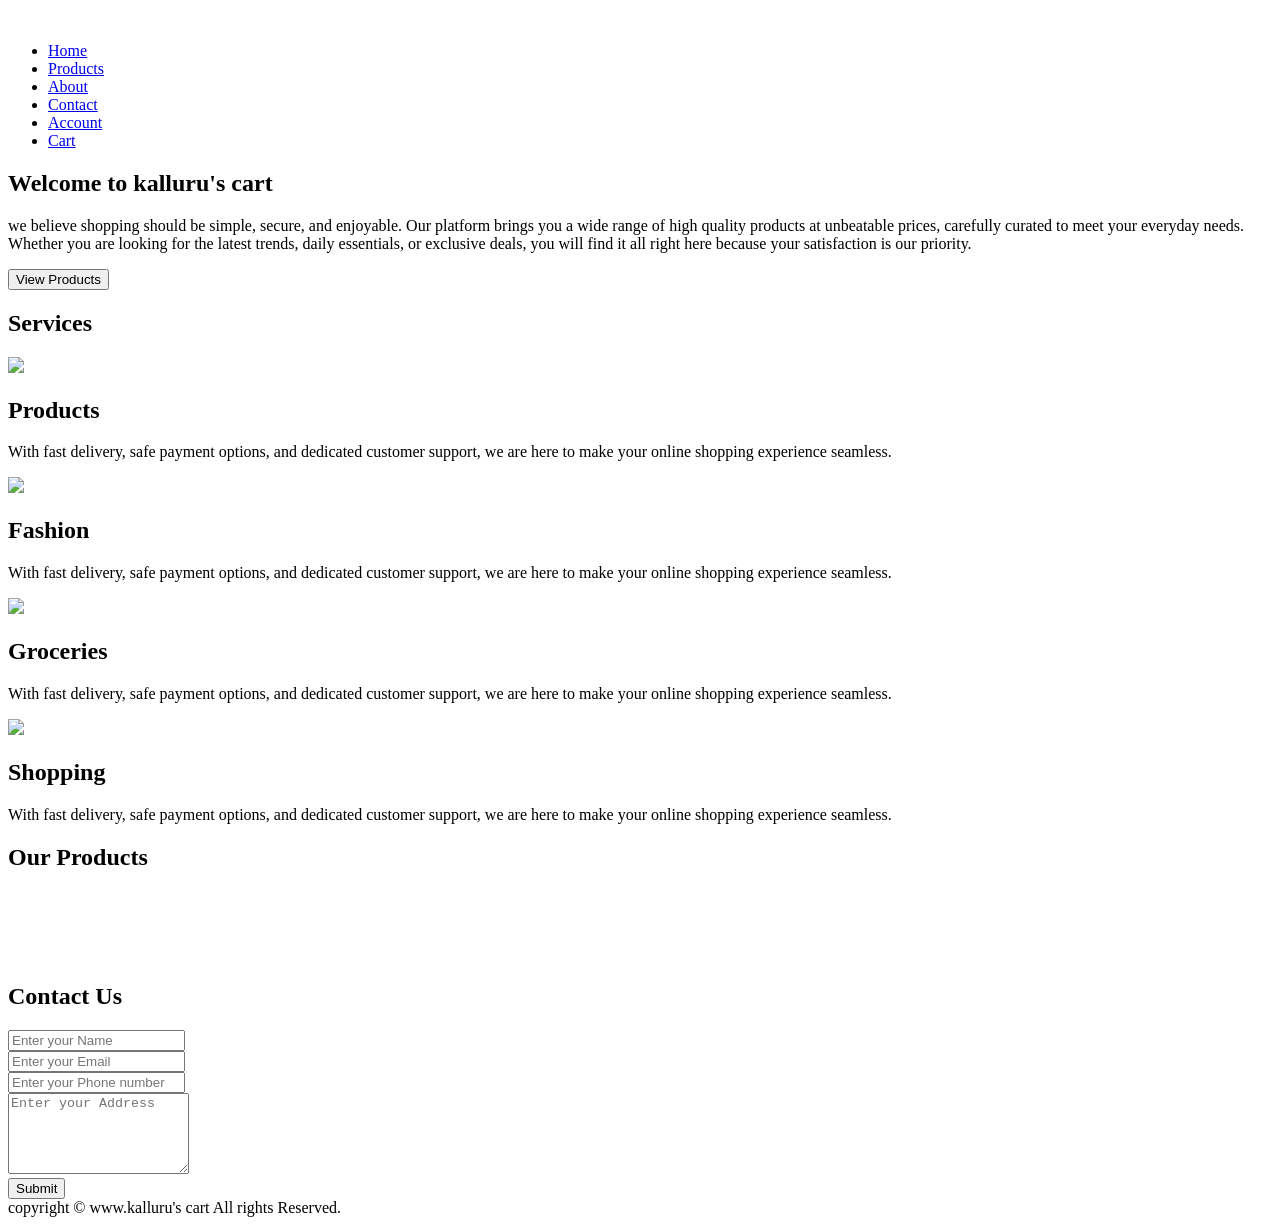
==== index.html @ 2d0f52f8 "Add files via upload" ====
<!DOCTYPE html>
<html lang="en">
  <head>
    <meta charset="UTF-8" />
    <meta name="viewport" content="width=device-width, initial-scale=1.0" />
    <title>Ecommerce website</title>
    <link rel="stylesheet" href="./css/style.css">
    <link rel="stylesheet" media="screen and (max-width:1170px)" href="./css/tablet.css">
    <link rel="stylesheet" media="screen and (max-width:1000px)" href="./css/phone.css">
    
  </head>
  <body>
    <!--Logo section-->
    <header>
      <nav id="navbar">
        <div id="logo">
          <img src="./images/ecom.logo.jpg" alt="" />
        </div>
        <ul>
          <li class="item"><a href="#home">Home</a></li>
          <li class="item"><a href="#products">Products</a></li>
          <li class="item"><a href="#about">About</a></li>
          <li class="item"><a href="#contact">Contact</a></li>
          <li class="item"><a href="#account">Account</a></li>
          <li class="item"><a href="#cart">Cart</a></li>
        </ul>
      </nav>
    </header>

    <!--Home-->

    <section id="home">
      <h1 class="hprimary">Welcome to kalluru's cart</h1>
      <p>
        we believe shopping should be simple, secure, and enjoyable. Our
        platform brings you a wide range of high quality products at unbeatable
        prices, carefully curated to meet your everyday needs. Whether you are
        looking for the latest trends, daily essentials, or exclusive deals, you
        will find it all right here because your satisfaction is our priority.
      </p>
      <button class="btn">View Products</button>
    </section>

    <!--Service section-->

    <section class="services-container">
      <h1 class="h-primary center">Services</h1>
      <div id="services">
        <div class="box">
          <img src="./images/ecom3.png" />
          <h2 class="h-secondary center">Products</h2>
          <p class="center">
            With fast delivery, safe payment options, and dedicated customer
            support, we are here to make your online shopping experience
            seamless.
          </p>
        </div>
        
      
        <div class="box">
          <img src="./images/ecom8.jpg" />
          <h2 class="h-secondary center">Fashion</h2>
          <p class="center">
            With fast delivery, safe payment options, and dedicated customer
            support, we are here to make your online shopping experience
            seamless.
          </p>
      </div>

      
        <div class="box">
          <img src="./images/ecom4.jpg" />
          <h2 class="h-secondary center">Groceries</h2>
          <p class="center">
            With fast delivery, safe payment options, and dedicated customer
            support, we are here to make your online shopping experience
            seamless.
          </p>
        </div>

        <div class="box">
          <img src="./images/e.com1.jpg" />
          <h2 class="h-secondary center">Shopping</h2>
          <p class="center">
            With fast delivery, safe payment options, and dedicated customer
            support, we are here to make your online shopping experience
            seamless.
          </p>
        </div>
      </div>
    </section>

    <!--Product section-->
    <section id="products-section">
      <h1 class="h-primary center">Our Products</h1>
      <div id="products">
        <div class="items"><img src="./images/ecom5.jpg" alt="" srcset="" /></div>
        <div class="items"><img src="./images/ecom6.jpg" alt="" srcset="" /></div>
        <div class="items"><img src="./images/ecom7.jpg" alt="" srcset="" /></div>
        <div class="items"><img src="./images/ecom9.jpg" alt="" srcset="" /></div>
      </div>
      </div>
    </section>

      <!--Contact section-->
      <section id="contact">
        <h1 class="h-primary center">Contact Us</h1>
        <div id="contact-box">
          <form action="">
            <div class="form-group">
              <input type="text" placeholder="Enter your Name"/>
            </div>
            <div class="form-group">
              <input type="text" placeholder="Enter your Email"/>
            </div>
            <div class="form-group">
              <input type="text" placeholder="Enter your Phone number"/>
            </div>
            <div class="form-group">
              <textarea type="text"  id="" cols="20" rows="5" placeholder="Enter your Address"></textarea>
            </div>
            <div class="btn">
              <button>Submit</button>
            </div>
          </form>
        </div>
      </section>

      <!--Footer section-->
      <footer>
        <div class="center">
          copyright &copy; www.kalluru's cart All rights Reserved.
        </div>
      </footer>

  </body>
</html>
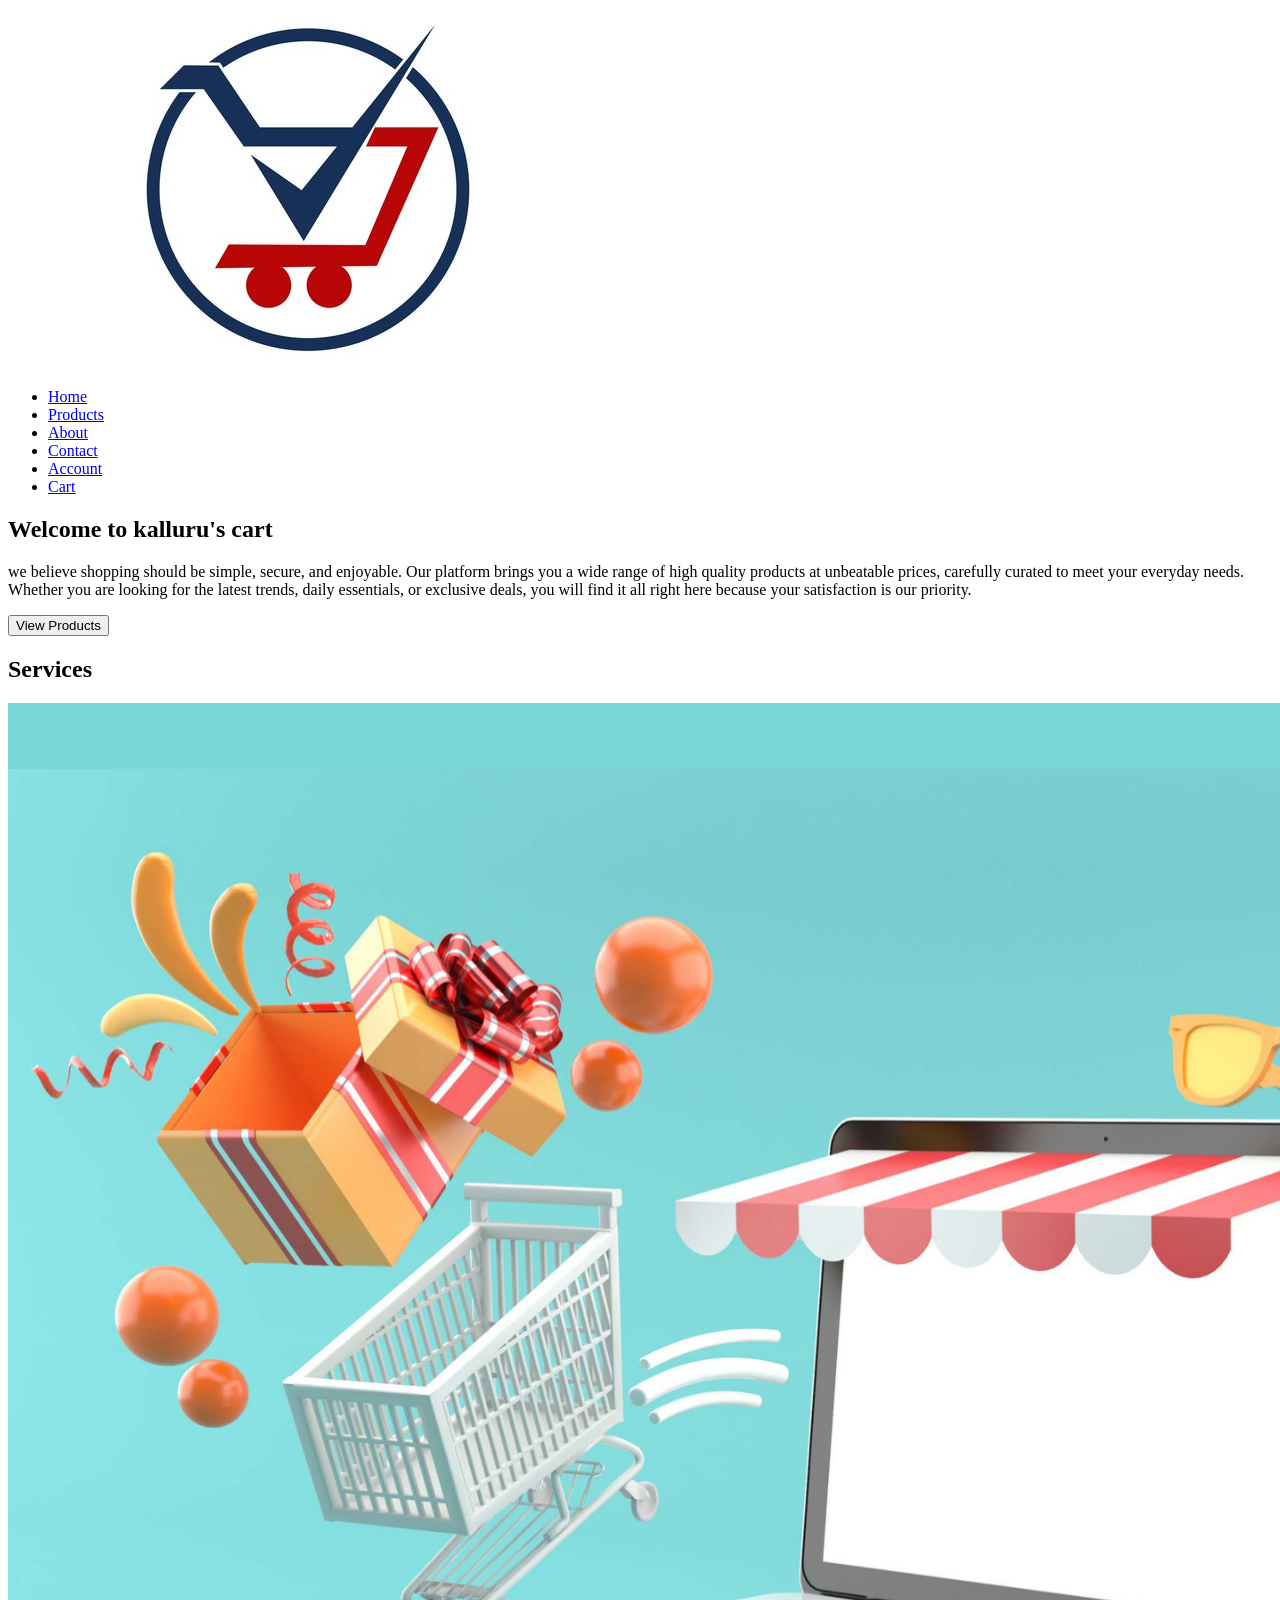
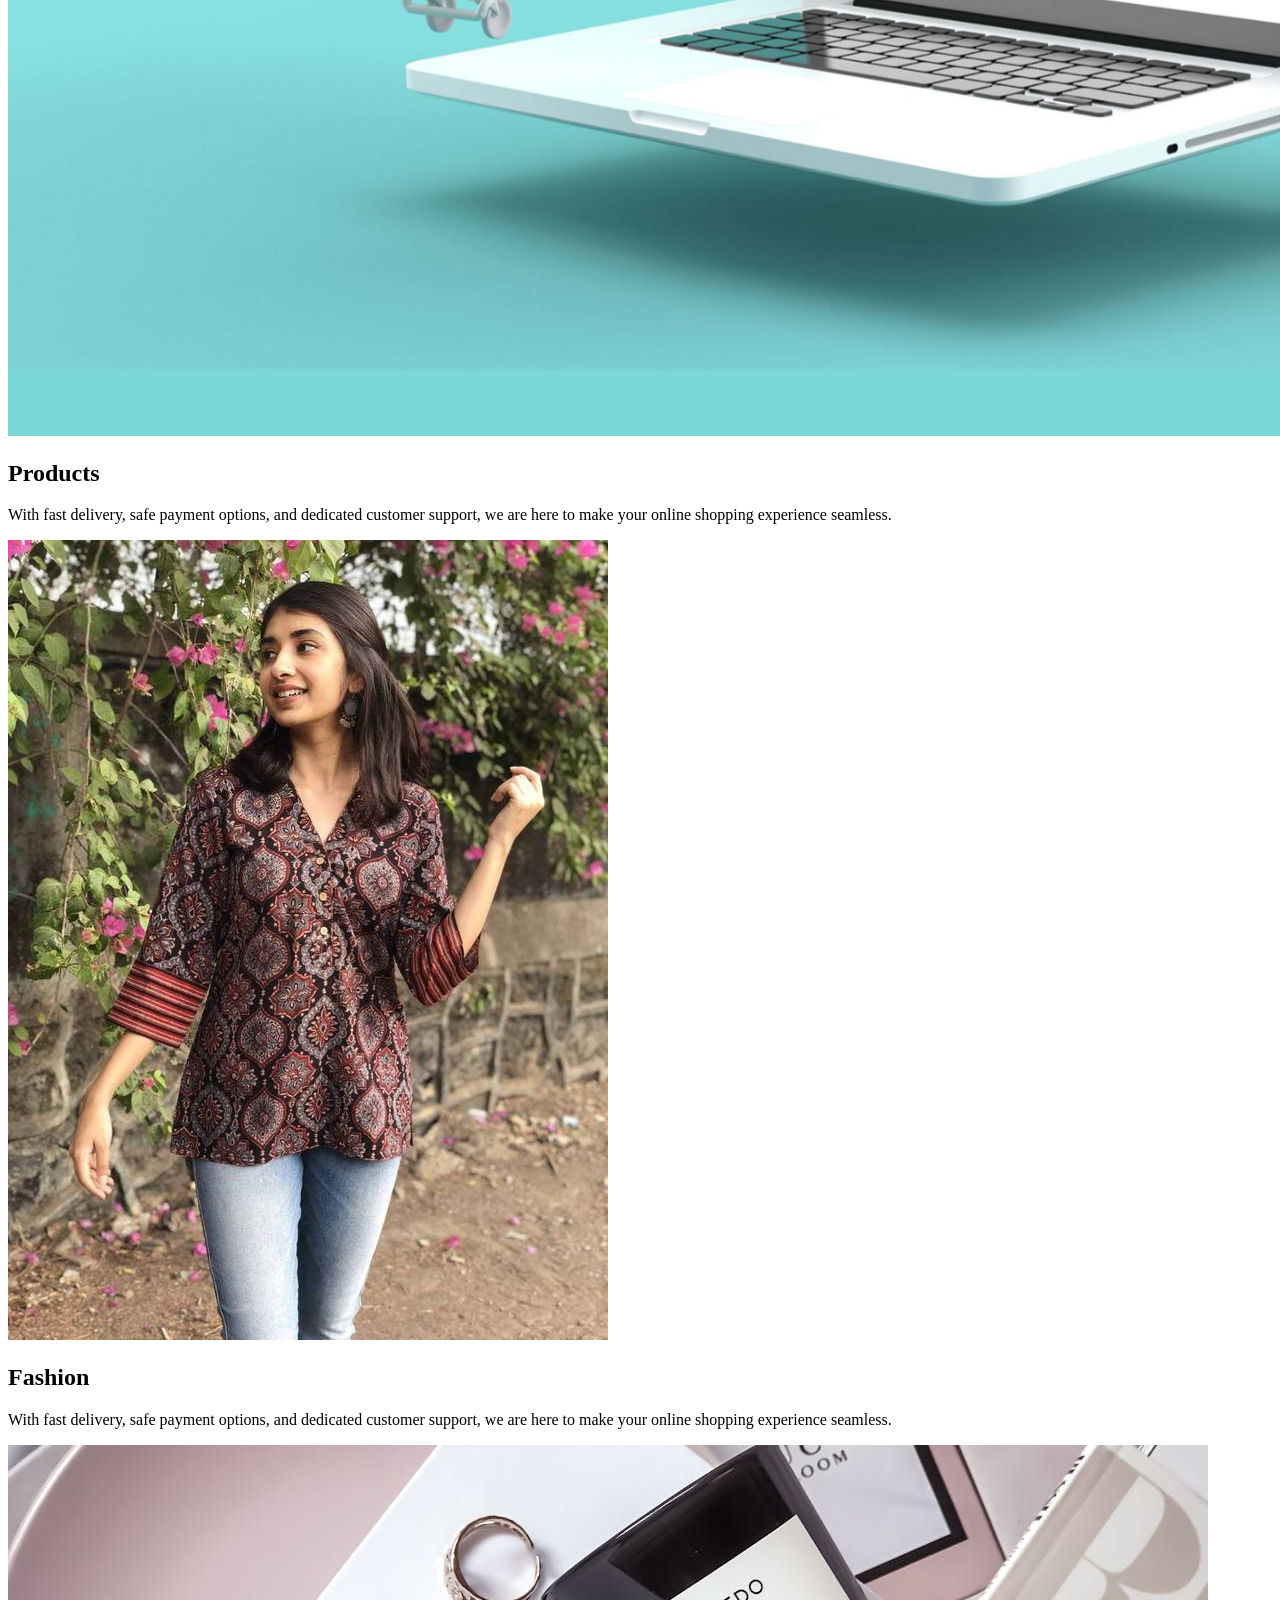
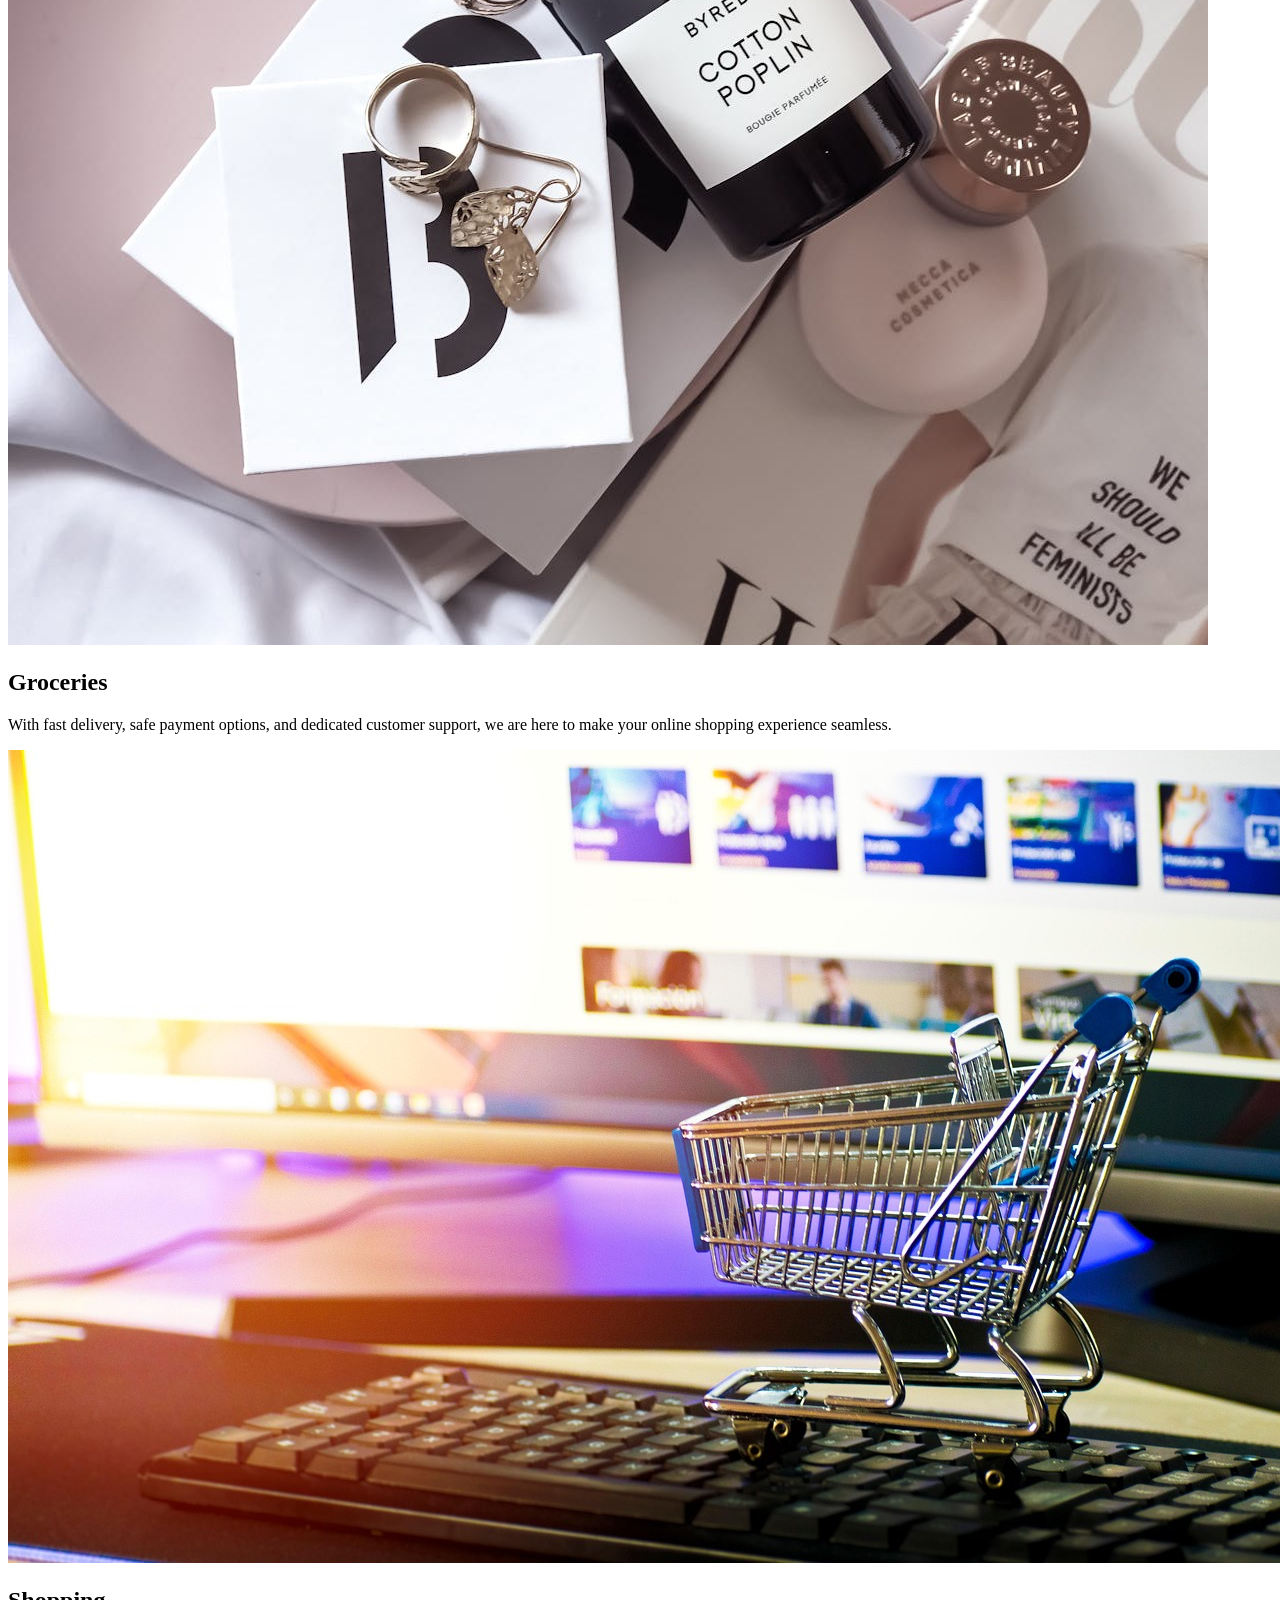
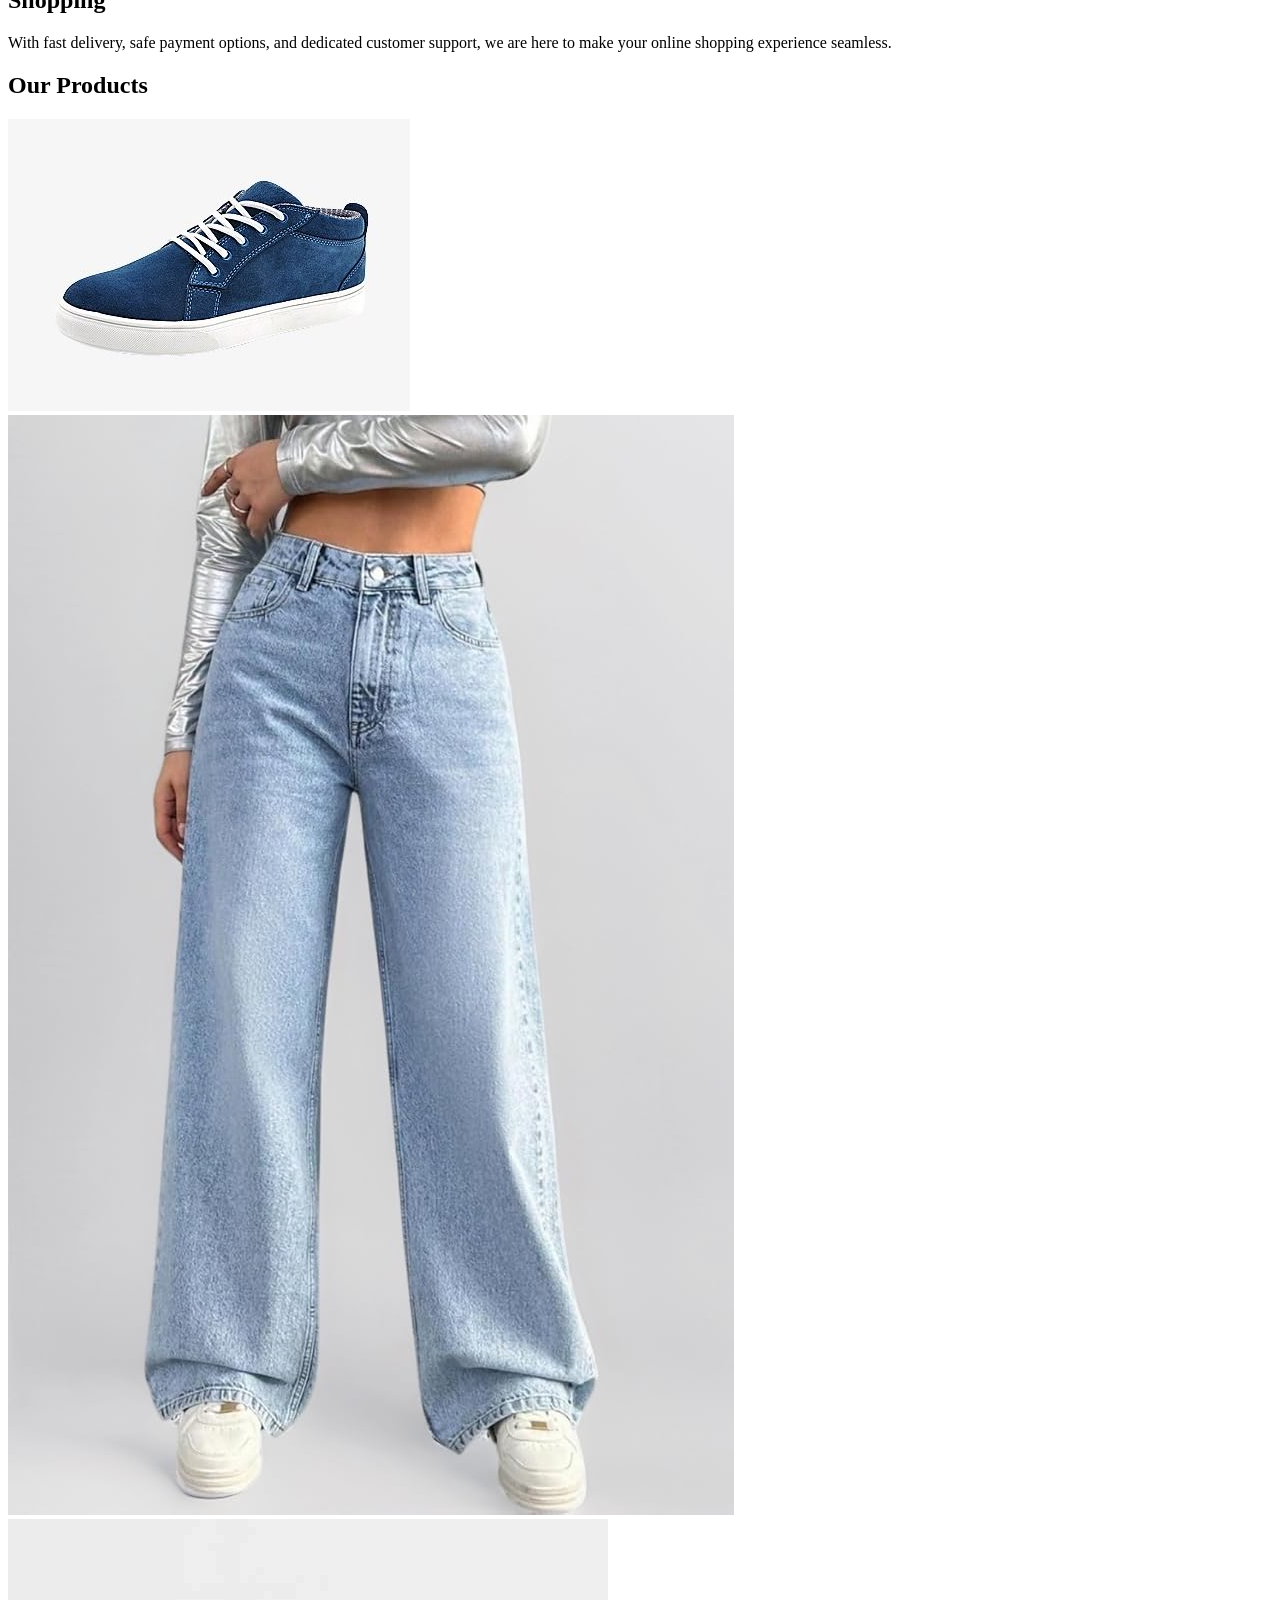
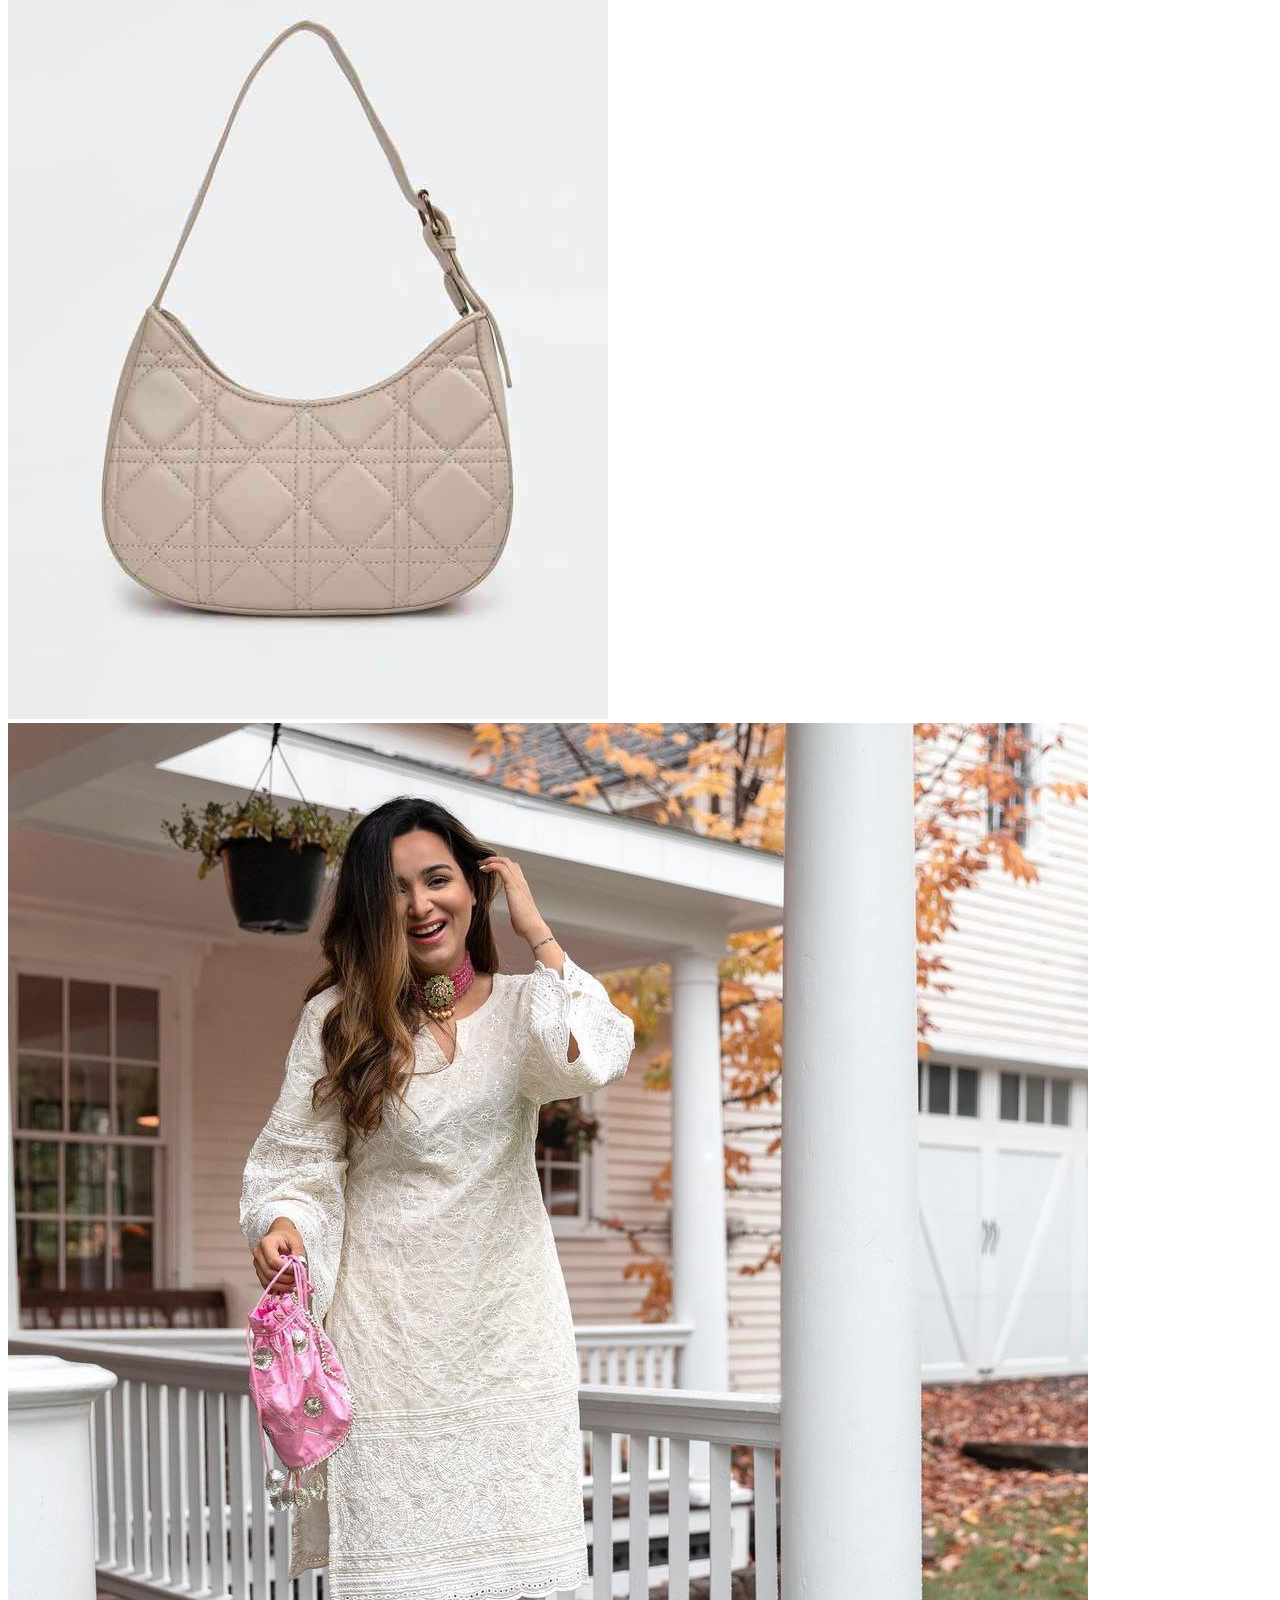
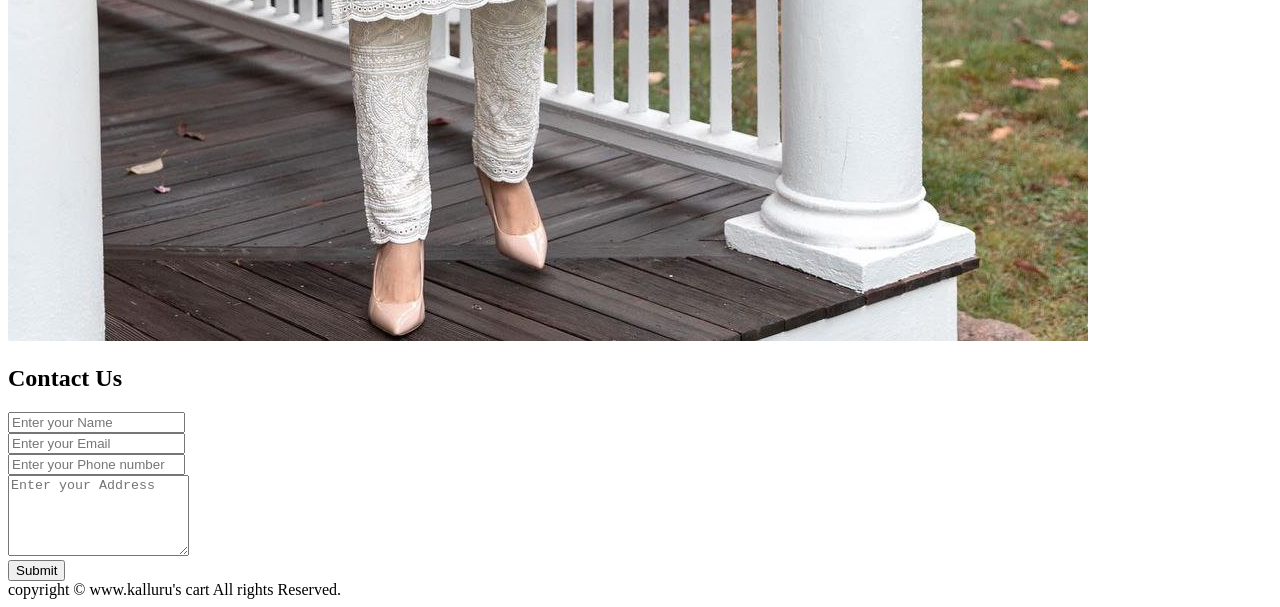
==== commit 8403e4e0: "Update index.html" ====
--- a/index.html
+++ b/index.html
@@ -14,7 +14,7 @@
     <header>
       <nav id="navbar">
         <div id="logo">
-          <img src="./images/ecom.logo.jpg" alt="" />
+          <img src="ecom.logo.jpg" alt="" />
         </div>
         <ul>
           <li class="item"><a href="#home">Home</a></li>
@@ -47,7 +47,7 @@
       <h1 class="h-primary center">Services</h1>
       <div id="services">
         <div class="box">
-          <img src="./images/ecom3.png" />
+          <img src="ecom3.png" />
           <h2 class="h-secondary center">Products</h2>
           <p class="center">
             With fast delivery, safe payment options, and dedicated customer
@@ -58,7 +58,7 @@
         
       
         <div class="box">
-          <img src="./images/ecom8.jpg" />
+          <img src="ecom8.jpg" />
           <h2 class="h-secondary center">Fashion</h2>
           <p class="center">
             With fast delivery, safe payment options, and dedicated customer
@@ -69,7 +69,7 @@
 
       
         <div class="box">
-          <img src="./images/ecom4.jpg" />
+          <img src="ecom4.jpg" />
           <h2 class="h-secondary center">Groceries</h2>
           <p class="center">
             With fast delivery, safe payment options, and dedicated customer
@@ -79,7 +79,7 @@
         </div>
 
         <div class="box">
-          <img src="./images/e.com1.jpg" />
+          <img src="e.com1.jpg" />
           <h2 class="h-secondary center">Shopping</h2>
           <p class="center">
             With fast delivery, safe payment options, and dedicated customer
@@ -94,10 +94,10 @@
     <section id="products-section">
       <h1 class="h-primary center">Our Products</h1>
       <div id="products">
-        <div class="items"><img src="./images/ecom5.jpg" alt="" srcset="" /></div>
-        <div class="items"><img src="./images/ecom6.jpg" alt="" srcset="" /></div>
-        <div class="items"><img src="./images/ecom7.jpg" alt="" srcset="" /></div>
-        <div class="items"><img src="./images/ecom9.jpg" alt="" srcset="" /></div>
+        <div class="items"><img src="ecom5.jpg" alt="" srcset="" /></div>
+        <div class="items"><img src="ecom6.jpg" alt="" srcset="" /></div>
+        <div class="items"><img src="ecom7.jpg" alt="" srcset="" /></div>
+        <div class="items"><img src="ecom9.jpg" alt="" srcset="" /></div>
       </div>
       </div>
     </section>
@@ -135,3 +135,4 @@
 
   </body>
 </html>
+
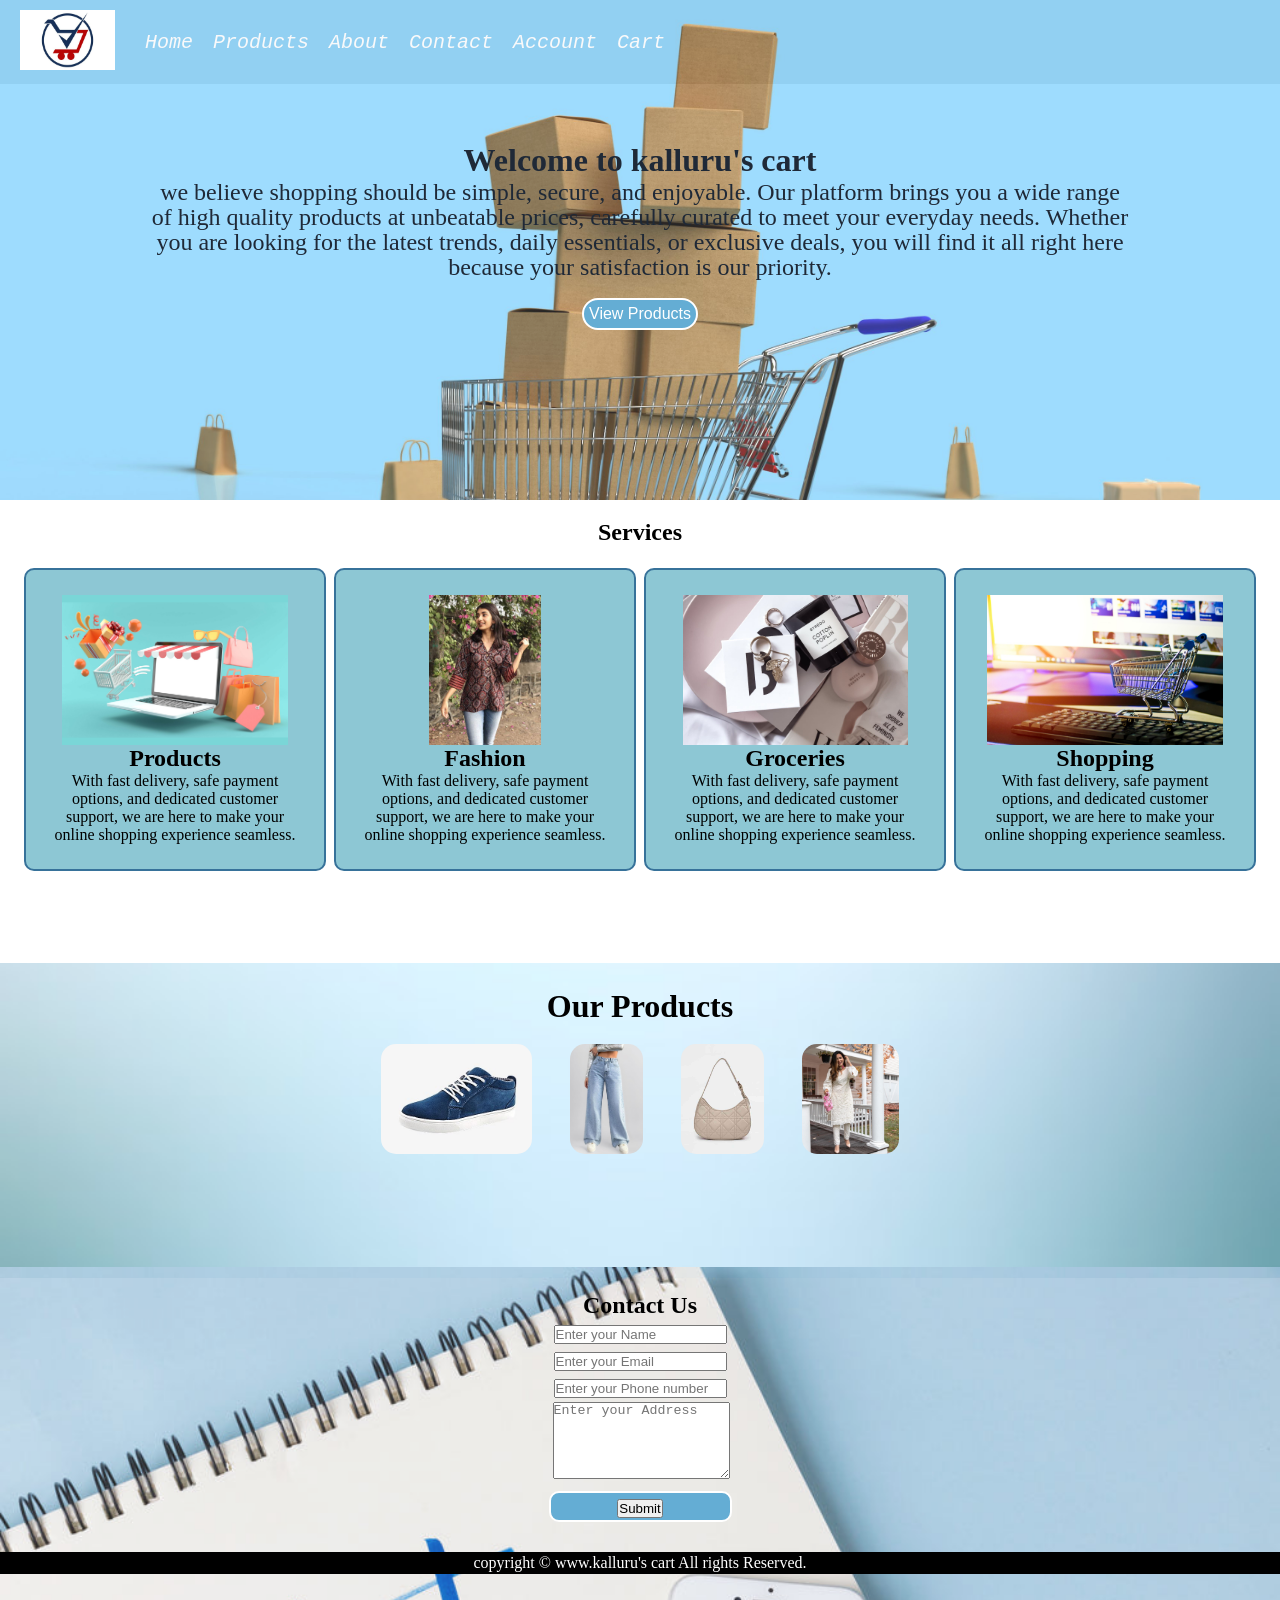
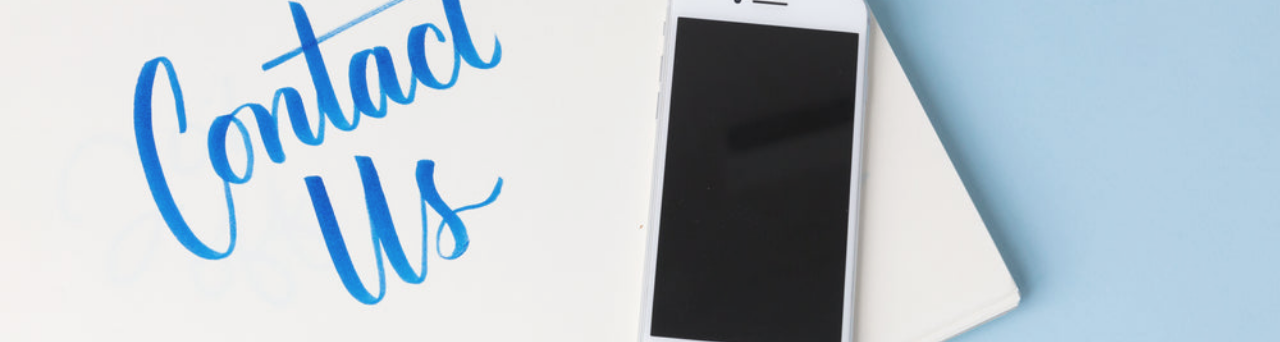
==== commit e6985275: "Fix HTML formatting and clean up code" ====
--- a/index.html
+++ b/index.html
@@ -4,7 +4,7 @@
     <meta charset="UTF-8" />
     <meta name="viewport" content="width=device-width, initial-scale=1.0" />
     <title>Ecommerce website</title>
-    <link rel="stylesheet" href="./css/style.css">
+    <link rel="stylesheet" href="style.css">
     <link rel="stylesheet" media="screen and (max-width:1170px)" href="./css/tablet.css">
     <link rel="stylesheet" media="screen and (max-width:1000px)" href="./css/phone.css">
     
@@ -136,3 +136,4 @@
   </body>
 </html>
 
+
--- a/style.css
+++ b/style.css
@@ -0,0 +1,238 @@
+*{
+    margin:0px;
+    padding:0px;
+}
+:root{
+    --navbar-height:60px;
+}
+
+#logo img{
+    height:60px;
+    width:95px;
+    margin:10px 20px;
+}
+
+#navbar{
+    display:flex;
+    position:relative;
+    align-items: center;
+    top:0px;
+}
+#navbar ul{
+    display:flex;
+}
+#navbar::before{
+    content: "";
+    background-color:rgba(14, 13, 13, 0.817);
+    position: absolute;
+    height:100%;
+    width:100%;
+    z-index: -1;
+    opacity: 40%;
+}
+#navbar ul li {
+    list-style:none;
+    font-size:1rem;
+    font-style:italic;
+}
+#navbar ul li a{
+    display:block;
+    color:rgb(249, 249, 250);
+    padding:10px;
+    border-radius:20px;
+    text-decoration: none;
+    font-family: 'Courier New', Courier, monospace;
+    font-size: 20px;
+}
+#navbar ul li a:hover{
+    color: black;
+    background-color: white;
+}
+#home{
+    display: flex;
+    flex-direction: column;
+    color:black;
+    font-weight: 200;
+    padding:10px 150px;
+    justify-content: center;
+    align-items: center;
+    height:300px;
+}
+#home::before{
+    content:"";
+    background: url("ecom2.jpg");
+    background-repeat: no-repeat;
+    background-size: cover;
+    position:absolute;
+    top:0px;
+    left:0px;
+    height:500px;
+    width: 100%;
+    z-index: -1;
+    opacity:85%;
+}
+#home h1{
+    color:#1F2937 ;
+    text-align: center;
+    font-size: 2rem;
+
+}
+
+#home p{
+    color:#1F2937 ;
+    text-align: center;
+    font-size: 1.5rem;
+    margin:1px;
+    line-height: 25px;
+    font-weight: 400;
+}
+.btn{
+    color: white;
+    background-color: rgb(100, 173, 212);
+    border:2px solid white;
+    border-radius: 25px;
+    margin:17px;
+    padding:5px;
+    cursor: pointer;
+    font-size: 1rem;
+    
+}
+.btn:hover{
+    color:black;
+    background-color:white;
+}
+.center{
+    text-align: center;
+}
+#services{
+    margin: 20px;
+    display:flex;
+}
+#services .box{
+    border: 2px solid rgb(55, 114, 154);
+    padding:25px;
+    margin: 2px 4px;
+    border-radius: 10px;
+    background-color: rgb(141, 199, 212);
+    transition: all 0.8s ease-in-out;
+    transition-duration: 1s;
+}
+
+#services .box img{
+    height: 150px;
+    display:block;
+    margin: auto;
+}
+#services .box p{
+    font-family: 'Times New Roman', Times, serif;
+}
+.h-primary{
+    margin-top: 90px;
+    padding-top:25px;
+}
+
+#services .box:hover{
+    transform: scale(0.9);
+    background-color: aliceblue;
+}
+
+#product-section{
+    position: relative;
+    margin-bottom: 35px;
+    height:auto;
+}
+#products-section::before{
+    content:"";
+    position: absolute;
+    background: url("ecomproductbackground.jpg");
+    background-repeat: no-repeat;
+    background-size: cover;
+    width:100%;
+    height:35%;
+    z-index: -1;
+    opacity:95%;
+}
+#products img{
+    height:110px;
+    border-radius: 20px;
+    padding:5px;
+}
+.items{
+    padding:14px;
+
+}
+#products{
+    display:flex;
+    justify-content: center;
+    align-items:center;
+}
+#products-section h1{
+    color:black;
+    align-items:center;
+    font-size: 2rem;
+}
+.form-group{
+    text-align: center;
+    justify-content: center;
+    display:block;
+    width:175px;
+    padding:2px;
+    margin:auto;
+    font-size: 20px;
+    border-radius: 10px;
+}
+#contact .btn{
+    display: block;
+    text-align: center;
+    width:175px;
+    padding:2px;
+    margin: 5px auto;
+    font-size: 20px;
+    border-radius: 10px;
+}
+#contact .btn:hover{
+    color:white;
+    background-color: white;
+}
+#contact::before{
+    content:"";
+    position: absolute;
+    background: url('ecomcontact.jpg');
+    background-repeat: no-repeat;
+    background-size: cover;
+    width:100%;
+    height:75%;
+    z-index: -1;
+    opacity:90%;
+}
+
+footer{
+    background-color: black;
+    color:white;
+    padding: 2px;
+    margin: 0px;
+    margin-top: 30px;
+}
+
+/* animations  */
+
+#products img{
+    animation: kalluru;
+    animation-duration: 2s;
+    animation-iteration-count: infinite;
+
+}
+
+@keyframes kalluru {
+    0%{
+        transform: scale(1.1);
+    }
+    50%{
+        transform: scale(0.8);
+    }
+    260%{
+        transform: rotate(180deg);
+    }
+
+}
+
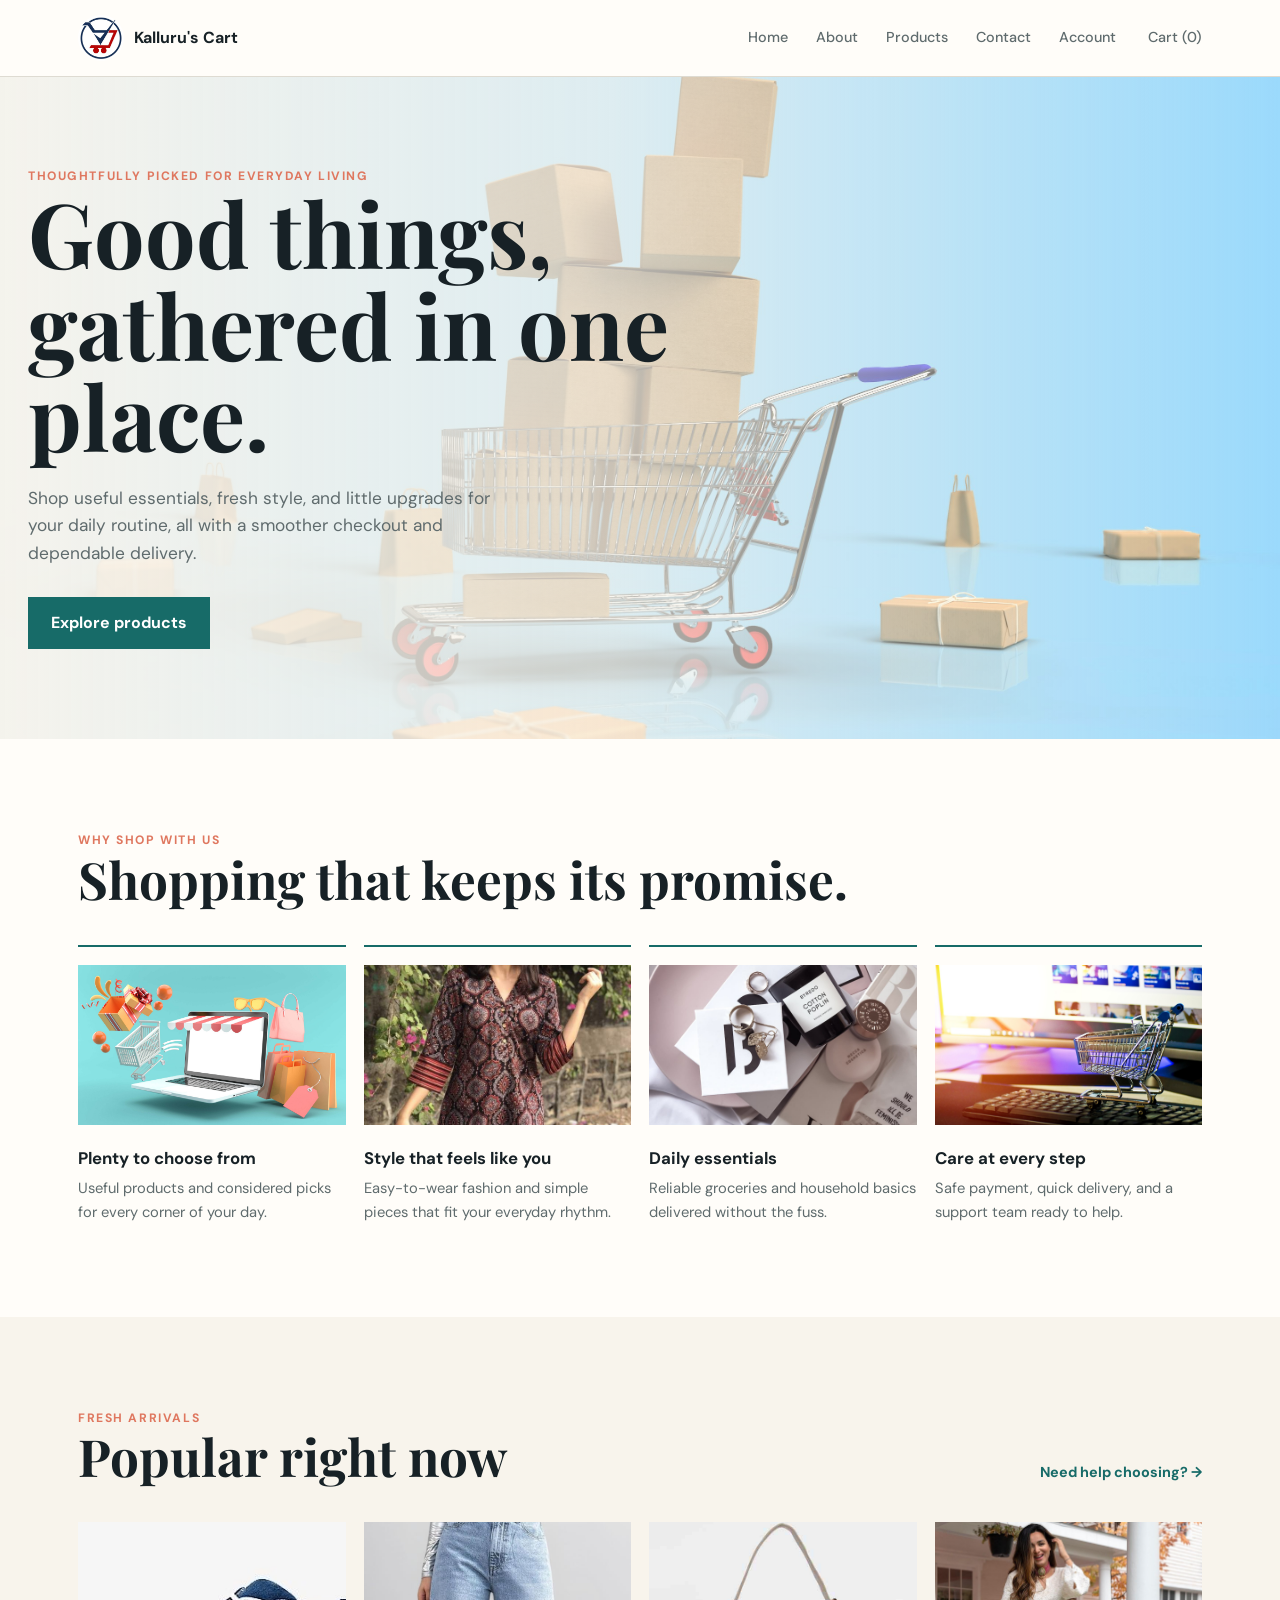
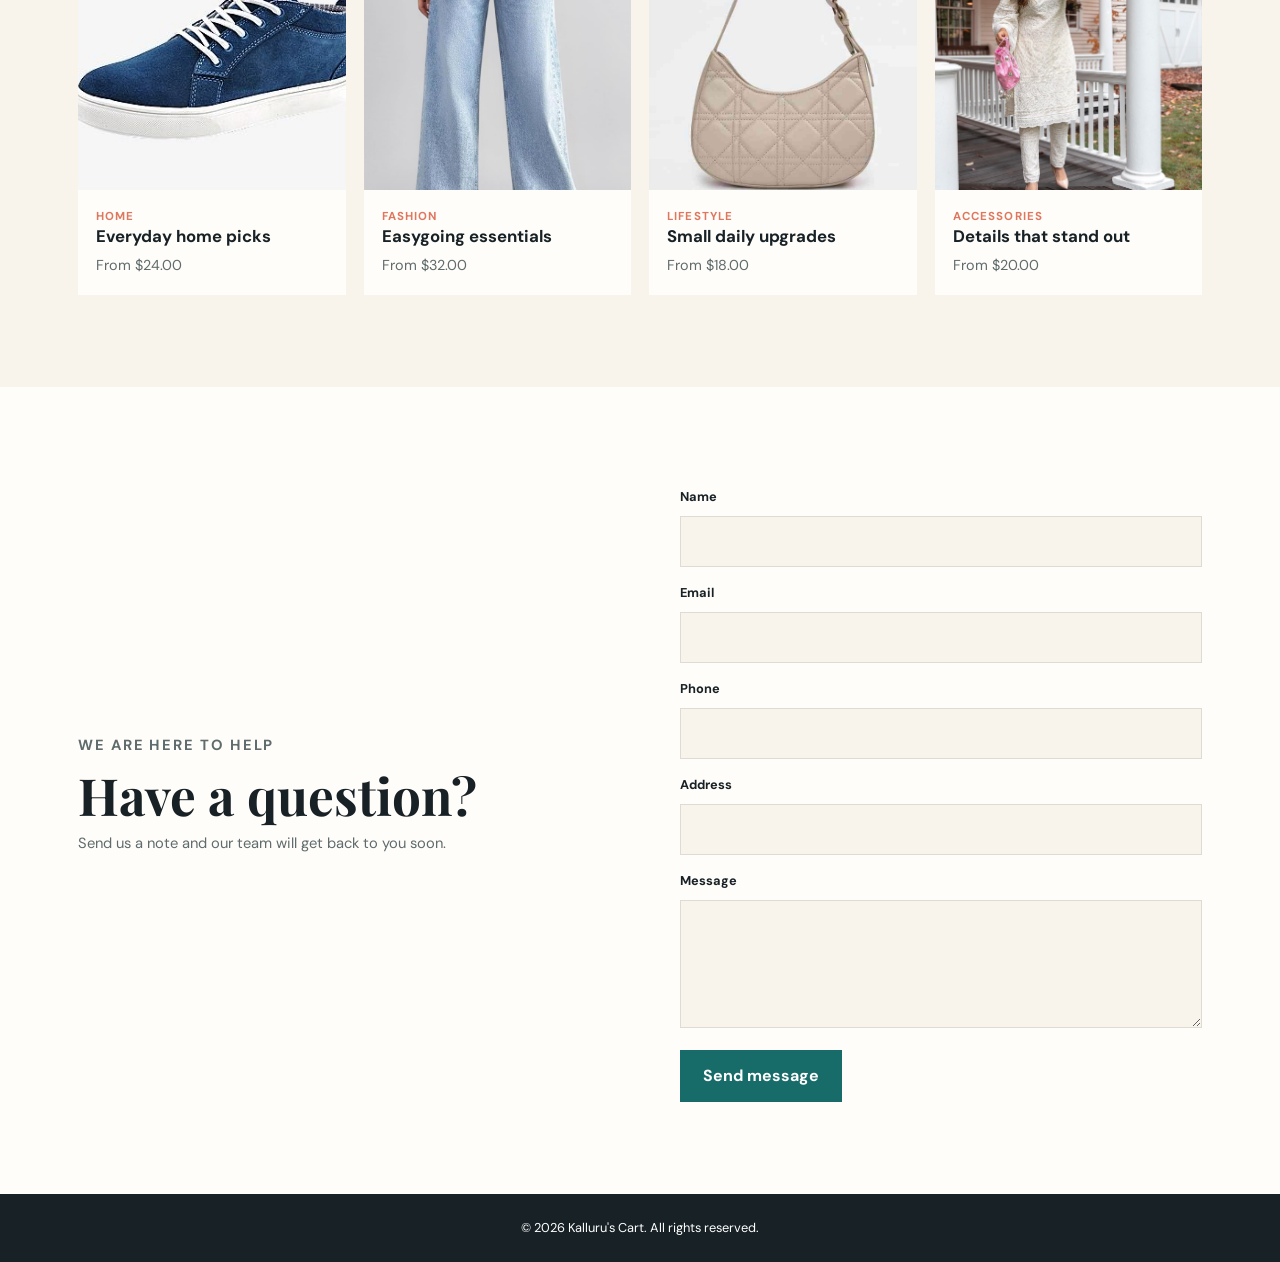
==== commit 9cb11f85: "Fix-GitHub-Pages-source-files" ====
--- a/index.html
+++ b/index.html
@@ -1,139 +1,76 @@
-<!DOCTYPE html>
-<html lang="en">
-  <head>
-    <meta charset="UTF-8" />
-    <meta name="viewport" content="width=device-width, initial-scale=1.0" />
-    <title>Ecommerce website</title>
-    <link rel="stylesheet" href="style.css">
-    <link rel="stylesheet" media="screen and (max-width:1170px)" href="./css/tablet.css">
-    <link rel="stylesheet" media="screen and (max-width:1000px)" href="./css/phone.css">
-    
-  </head>
-  <body>
-    <!--Logo section-->
-    <header>
-      <nav id="navbar">
-        <div id="logo">
-          <img src="ecom.logo.jpg" alt="" />
-        </div>
-        <ul>
-          <li class="item"><a href="#home">Home</a></li>
-          <li class="item"><a href="#products">Products</a></li>
-          <li class="item"><a href="#about">About</a></li>
-          <li class="item"><a href="#contact">Contact</a></li>
-          <li class="item"><a href="#account">Account</a></li>
-          <li class="item"><a href="#cart">Cart</a></li>
-        </ul>
-      </nav>
-    </header>
-
-    <!--Home-->
-
-    <section id="home">
-      <h1 class="hprimary">Welcome to kalluru's cart</h1>
-      <p>
-        we believe shopping should be simple, secure, and enjoyable. Our
-        platform brings you a wide range of high quality products at unbeatable
-        prices, carefully curated to meet your everyday needs. Whether you are
-        looking for the latest trends, daily essentials, or exclusive deals, you
-        will find it all right here because your satisfaction is our priority.
-      </p>
-      <button class="btn">View Products</button>
-    </section>
-
-    <!--Service section-->
-
-    <section class="services-container">
-      <h1 class="h-primary center">Services</h1>
-      <div id="services">
-        <div class="box">
-          <img src="ecom3.png" />
-          <h2 class="h-secondary center">Products</h2>
-          <p class="center">
-            With fast delivery, safe payment options, and dedicated customer
-            support, we are here to make your online shopping experience
-            seamless.
-          </p>
-        </div>
-        
-      
-        <div class="box">
-          <img src="ecom8.jpg" />
-          <h2 class="h-secondary center">Fashion</h2>
-          <p class="center">
-            With fast delivery, safe payment options, and dedicated customer
-            support, we are here to make your online shopping experience
-            seamless.
-          </p>
-      </div>
-
-      
-        <div class="box">
-          <img src="ecom4.jpg" />
-          <h2 class="h-secondary center">Groceries</h2>
-          <p class="center">
-            With fast delivery, safe payment options, and dedicated customer
-            support, we are here to make your online shopping experience
-            seamless.
-          </p>
-        </div>
-
-        <div class="box">
-          <img src="e.com1.jpg" />
-          <h2 class="h-secondary center">Shopping</h2>
-          <p class="center">
-            With fast delivery, safe payment options, and dedicated customer
-            support, we are here to make your online shopping experience
-            seamless.
-          </p>
-        </div>
-      </div>
-    </section>
-
-    <!--Product section-->
-    <section id="products-section">
-      <h1 class="h-primary center">Our Products</h1>
-      <div id="products">
-        <div class="items"><img src="ecom5.jpg" alt="" srcset="" /></div>
-        <div class="items"><img src="ecom6.jpg" alt="" srcset="" /></div>
-        <div class="items"><img src="ecom7.jpg" alt="" srcset="" /></div>
-        <div class="items"><img src="ecom9.jpg" alt="" srcset="" /></div>
-      </div>
-      </div>
-    </section>
-
-      <!--Contact section-->
-      <section id="contact">
-        <h1 class="h-primary center">Contact Us</h1>
-        <div id="contact-box">
-          <form action="">
-            <div class="form-group">
-              <input type="text" placeholder="Enter your Name"/>
-            </div>
-            <div class="form-group">
-              <input type="text" placeholder="Enter your Email"/>
-            </div>
-            <div class="form-group">
-              <input type="text" placeholder="Enter your Phone number"/>
-            </div>
-            <div class="form-group">
-              <textarea type="text"  id="" cols="20" rows="5" placeholder="Enter your Address"></textarea>
-            </div>
-            <div class="btn">
-              <button>Submit</button>
-            </div>
-          </form>
-        </div>
-      </section>
-
-      <!--Footer section-->
-      <footer>
-        <div class="center">
-          copyright &copy; www.kalluru's cart All rights Reserved.
-        </div>
-      </footer>
-
-  </body>
-</html>
-
-
+<!DOCTYPE html>
+<html lang="en">
+  <head>
+    <meta charset="UTF-8" />
+    <meta name="viewport" content="width=device-width, initial-scale=1.0" />
+    <meta name="description" content="Kalluru's Cart - simple, secure online shopping." />
+    <title>Kalluru's Cart | Everyday shopping, made easy</title>
+    <link rel="stylesheet" href="style.css" />
+  </head>
+  <body>
+    <header class="site-header">
+      <nav class="navbar" aria-label="Main navigation">
+        <a class="brand" href="#home" aria-label="Kalluru's Cart home">
+          <img src="ecom.logo.jpg" alt="Kalluru's Cart logo" />
+          <span>Kalluru's Cart</span>
+        </a>
+        <div class="nav-links">
+          <a href="#home">Home</a>
+          <a href="#about">About</a>
+          <a href="#products">Products</a>
+          <a href="#contact">Contact</a>
+          <a href="#contact">Account</a>
+        </div>
+        <a class="cart-link" href="#products" aria-label="Shopping cart">Cart <span aria-hidden="true">(0)</span></a>
+      </nav>
+    </header>
+
+    <main>
+      <section id="home" class="hero">
+        <div class="hero-content">
+          <p class="eyebrow">Thoughtfully picked for everyday living</p>
+          <h1>Good things, gathered in one place.</h1>
+          <p class="hero-copy">Shop useful essentials, fresh style, and little upgrades for your daily routine, all with a smoother checkout and dependable delivery.</p>
+          <a class="button" href="#products">Explore products</a>
+        </div>
+      </section>
+
+      <section id="about" class="services section-wrap">
+        <div class="section-heading">
+          <p class="eyebrow">Why shop with us</p>
+          <h2>Shopping that keeps its promise.</h2>
+        </div>
+        <div class="service-grid">
+          <article class="service-card"><img src="ecom3.png" alt="A selection of products" /><h3>Plenty to choose from</h3><p>Useful products and considered picks for every corner of your day.</p></article>
+          <article class="service-card"><img src="ecom8.jpg" alt="Fashion collection" /><h3>Style that feels like you</h3><p>Easy-to-wear fashion and simple pieces that fit your everyday rhythm.</p></article>
+          <article class="service-card"><img src="ecom4.jpg" alt="Fresh groceries" /><h3>Daily essentials</h3><p>Reliable groceries and household basics delivered without the fuss.</p></article>
+          <article class="service-card"><img src="e.com1.jpg" alt="Online shopping experience" /><h3>Care at every step</h3><p>Safe payment, quick delivery, and a support team ready to help.</p></article>
+        </div>
+      </section>
+
+      <section id="products" class="product-section section-wrap">
+        <div class="section-heading product-heading"><div><p class="eyebrow">Fresh arrivals</p><h2>Popular right now</h2></div><a class="text-link" href="#contact">Need help choosing? &rarr;</a></div>
+        <div class="product-grid">
+          <article class="product-card"><img src="ecom5.jpg" alt="Featured home product" /><div><p class="product-category">Home</p><h3>Everyday home picks</h3><p class="price">From $24.00</p></div></article>
+          <article class="product-card"><img src="ecom6.jpg" alt="Featured fashion product" /><div><p class="product-category">Fashion</p><h3>Easygoing essentials</h3><p class="price">From $32.00</p></div></article>
+          <article class="product-card"><img src="ecom7.jpg" alt="Featured lifestyle product" /><div><p class="product-category">Lifestyle</p><h3>Small daily upgrades</h3><p class="price">From $18.00</p></div></article>
+          <article class="product-card"><img src="ecom9.jpg" alt="Featured accessory product" /><div><p class="product-category">Accessories</p><h3>Details that stand out</h3><p class="price">From $20.00</p></div></article>
+        </div>
+      </section>
+
+      <section id="contact" class="contact section-wrap">
+        <div class="contact-intro"><p class="eyebrow">We are here to help</p><h2>Have a question?</h2><p>Send us a note and our team will get back to you soon.</p></div>
+        <form class="contact-form" action="#contact" method="post">
+          <label for="name">Name</label><input id="name" name="name" type="text" autocomplete="name" required />
+          <label for="email">Email</label><input id="email" name="email" type="email" autocomplete="email" required />
+          <label for="phone">Phone</label><input id="phone" name="phone" type="tel" autocomplete="tel" />
+          <label for="address">Address</label><input id="address" name="address" type="text" autocomplete="street-address" />
+          <label for="message">Message</label><textarea id="message" name="message" rows="4" required></textarea>
+          <button class="button" type="submit">Send message</button>
+        </form>
+      </section>
+    </main>
+
+    <footer><p>&copy; 2026 Kalluru's Cart. All rights reserved.</p></footer>
+  </body>
+</html>
--- a/style.css
+++ b/style.css
@@ -1,238 +1,61 @@
-*{
-    margin:0px;
-    padding:0px;
-}
-:root{
-    --navbar-height:60px;
-}
-
-#logo img{
-    height:60px;
-    width:95px;
-    margin:10px 20px;
-}
-
-#navbar{
-    display:flex;
-    position:relative;
-    align-items: center;
-    top:0px;
-}
-#navbar ul{
-    display:flex;
-}
-#navbar::before{
-    content: "";
-    background-color:rgba(14, 13, 13, 0.817);
-    position: absolute;
-    height:100%;
-    width:100%;
-    z-index: -1;
-    opacity: 40%;
-}
-#navbar ul li {
-    list-style:none;
-    font-size:1rem;
-    font-style:italic;
-}
-#navbar ul li a{
-    display:block;
-    color:rgb(249, 249, 250);
-    padding:10px;
-    border-radius:20px;
-    text-decoration: none;
-    font-family: 'Courier New', Courier, monospace;
-    font-size: 20px;
-}
-#navbar ul li a:hover{
-    color: black;
-    background-color: white;
-}
-#home{
-    display: flex;
-    flex-direction: column;
-    color:black;
-    font-weight: 200;
-    padding:10px 150px;
-    justify-content: center;
-    align-items: center;
-    height:300px;
-}
-#home::before{
-    content:"";
-    background: url("ecom2.jpg");
-    background-repeat: no-repeat;
-    background-size: cover;
-    position:absolute;
-    top:0px;
-    left:0px;
-    height:500px;
-    width: 100%;
-    z-index: -1;
-    opacity:85%;
-}
-#home h1{
-    color:#1F2937 ;
-    text-align: center;
-    font-size: 2rem;
-
-}
-
-#home p{
-    color:#1F2937 ;
-    text-align: center;
-    font-size: 1.5rem;
-    margin:1px;
-    line-height: 25px;
-    font-weight: 400;
-}
-.btn{
-    color: white;
-    background-color: rgb(100, 173, 212);
-    border:2px solid white;
-    border-radius: 25px;
-    margin:17px;
-    padding:5px;
-    cursor: pointer;
-    font-size: 1rem;
-    
-}
-.btn:hover{
-    color:black;
-    background-color:white;
-}
-.center{
-    text-align: center;
-}
-#services{
-    margin: 20px;
-    display:flex;
-}
-#services .box{
-    border: 2px solid rgb(55, 114, 154);
-    padding:25px;
-    margin: 2px 4px;
-    border-radius: 10px;
-    background-color: rgb(141, 199, 212);
-    transition: all 0.8s ease-in-out;
-    transition-duration: 1s;
-}
-
-#services .box img{
-    height: 150px;
-    display:block;
-    margin: auto;
-}
-#services .box p{
-    font-family: 'Times New Roman', Times, serif;
-}
-.h-primary{
-    margin-top: 90px;
-    padding-top:25px;
-}
-
-#services .box:hover{
-    transform: scale(0.9);
-    background-color: aliceblue;
-}
-
-#product-section{
-    position: relative;
-    margin-bottom: 35px;
-    height:auto;
-}
-#products-section::before{
-    content:"";
-    position: absolute;
-    background: url("ecomproductbackground.jpg");
-    background-repeat: no-repeat;
-    background-size: cover;
-    width:100%;
-    height:35%;
-    z-index: -1;
-    opacity:95%;
-}
-#products img{
-    height:110px;
-    border-radius: 20px;
-    padding:5px;
-}
-.items{
-    padding:14px;
-
-}
-#products{
-    display:flex;
-    justify-content: center;
-    align-items:center;
-}
-#products-section h1{
-    color:black;
-    align-items:center;
-    font-size: 2rem;
-}
-.form-group{
-    text-align: center;
-    justify-content: center;
-    display:block;
-    width:175px;
-    padding:2px;
-    margin:auto;
-    font-size: 20px;
-    border-radius: 10px;
-}
-#contact .btn{
-    display: block;
-    text-align: center;
-    width:175px;
-    padding:2px;
-    margin: 5px auto;
-    font-size: 20px;
-    border-radius: 10px;
-}
-#contact .btn:hover{
-    color:white;
-    background-color: white;
-}
-#contact::before{
-    content:"";
-    position: absolute;
-    background: url('ecomcontact.jpg');
-    background-repeat: no-repeat;
-    background-size: cover;
-    width:100%;
-    height:75%;
-    z-index: -1;
-    opacity:90%;
-}
-
-footer{
-    background-color: black;
-    color:white;
-    padding: 2px;
-    margin: 0px;
-    margin-top: 30px;
-}
-
-/* animations  */
-
-#products img{
-    animation: kalluru;
-    animation-duration: 2s;
-    animation-iteration-count: infinite;
-
-}
-
-@keyframes kalluru {
-    0%{
-        transform: scale(1.1);
-    }
-    50%{
-        transform: scale(0.8);
-    }
-    260%{
-        transform: rotate(180deg);
-    }
-
-}
-
+@import url('https://fonts.googleapis.com/css2?family=DM+Sans:wght@400;500;700&family=Playfair+Display:wght@600;700&display=swap');
+
+:root { --ink: #172126; --muted: #5f6b6d; --cream: #f8f4ec; --paper: #fffdf9; --teal: #176b68; --coral: #df775f; --line: #dedbd2; }
+* { box-sizing: border-box; margin: 0; padding: 0; }
+html { scroll-behavior: smooth; }
+body { background: var(--paper); color: var(--ink); font-family: 'DM Sans', sans-serif; line-height: 1.6; overflow-x: hidden; }
+a { color: inherit; text-decoration: none; }
+.site-header { background: var(--paper); border-bottom: 1px solid var(--line); position: sticky; top: 0; z-index: 5; }
+.navbar { align-items: center; display: flex; gap: 32px; justify-content: space-between; margin: auto; max-width: 1180px; min-height: 76px; padding: 8px 28px; }
+.brand { align-items: center; display: flex; font-weight: 700; gap: 10px; white-space: nowrap; }
+.brand img { border-radius: 50%; height: 46px; object-fit: cover; width: 46px; }
+.nav-links { display: flex; gap: 28px; margin-left: auto; }
+.nav-links a, .cart-link { color: var(--muted); font-size: .9rem; font-weight: 500; }
+.nav-links a:hover, .cart-link:hover, .text-link:hover { color: var(--coral); }
+.hero { align-items: center; background: linear-gradient(90deg, rgba(248,244,236,.97) 0%, rgba(248,244,236,.75) 48%, rgba(248,244,236,.12) 100%), url('ecom2.jpg') center/cover; display: flex; min-height: 560px; }
+.hero-content { max-width: 1180px; padding: 90px 28px; width: 100%; }
+.hero-content h1 { font-family: 'Playfair Display', serif; font-size: clamp(3rem, 7vw, 5.8rem); line-height: 1.02; max-width: 650px; }
+.eyebrow { color: var(--coral); font-size: .76rem; font-weight: 700; letter-spacing: .13em; text-transform: uppercase; }
+.hero-copy { color: var(--muted); font-size: 1.08rem; margin: 24px 0 30px; max-width: 500px; }
+.button { background: var(--teal); border: 0; color: white; display: inline-block; font: inherit; font-weight: 700; padding: 13px 23px; transition: background .2s, transform .2s; }
+.button:hover { background: var(--coral); transform: translateY(-2px); }
+.section-wrap { margin: auto; max-width: 1180px; padding: 92px 28px; }
+.section-heading { margin-bottom: 38px; }
+h2 { font-family: 'Playfair Display', serif; font-size: clamp(2rem, 4vw, 3.2rem); line-height: 1.1; }
+.service-grid, .product-grid { display: grid; gap: 18px; grid-template-columns: repeat(4, 1fr); }
+.service-card { border-top: 2px solid var(--teal); padding-top: 18px; }
+.service-card img { height: 160px; margin-bottom: 16px; object-fit: cover; width: 100%; }
+h3 { font-size: 1.05rem; line-height: 1.25; }
+.service-card p, .contact-intro p { color: var(--muted); font-size: .92rem; margin-top: 8px; }
+.product-section { background: var(--cream); max-width: none; padding-left: max(28px, calc((100% - 1124px) / 2)); padding-right: max(28px, calc((100% - 1124px) / 2)); }
+.product-heading { align-items: end; display: flex; justify-content: space-between; }
+.text-link { color: var(--teal); font-size: .9rem; font-weight: 700; }
+.product-grid { grid-template-columns: repeat(4, 1fr); }
+.product-card { background: var(--paper); }
+.product-card img { aspect-ratio: 1 / 1; display: block; object-fit: cover; width: 100%; }
+.product-card > div { padding: 18px; }
+.product-category { color: var(--coral); font-size: .72rem; font-weight: 700; letter-spacing: .1em; text-transform: uppercase; }
+.price { color: var(--muted); font-size: .9rem; margin-top: 7px; }
+.contact { display: grid; gap: 80px; grid-template-columns: 1fr 1fr; }
+.contact-intro { align-self: center; }
+.contact-intro h2 { margin-top: 10px; }
+.contact-form { display: grid; gap: 8px; }
+.contact-form label { font-size: .8rem; font-weight: 700; margin-top: 8px; }
+.contact-form input, .contact-form textarea { background: var(--cream); border: 1px solid var(--line); border-radius: 0; font: inherit; padding: 12px; width: 100%; }
+.contact-form input:focus, .contact-form textarea:focus { border-color: var(--teal); outline: 2px solid rgba(23,107,104,.18); }
+.contact-form .button { justify-self: start; margin-top: 14px; }
+footer { background: var(--ink); color: white; font-size: .8rem; padding: 24px 28px; text-align: center; }
+
+@media (max-width: 760px) {
+    .navbar { flex-wrap: wrap; gap: 8px 18px; padding: 10px 20px; }
+    .nav-links { gap: 16px; margin-left: 0; order: 3; width: 100%; }
+    .hero { align-items: flex-start; min-height: 500px; }
+    .hero-content { padding: 74px 20px 82px; }
+    .hero-content h1 { font-size: clamp(2.8rem, 12vw, 4.4rem); }
+    .section-wrap { padding: 64px 20px; }
+    .service-grid, .product-grid { grid-template-columns: repeat(2, 1fr); }
+    .service-card img { height: 140px; }
+    .product-heading { align-items: start; flex-direction: column; gap: 16px; }
+    .contact { gap: 36px; grid-template-columns: 1fr; }
+}
+@media (max-width: 420px) { .brand span { font-size: .9rem; } .cart-link { font-size: .8rem; } .service-grid, .product-grid { grid-template-columns: 1fr; } }
